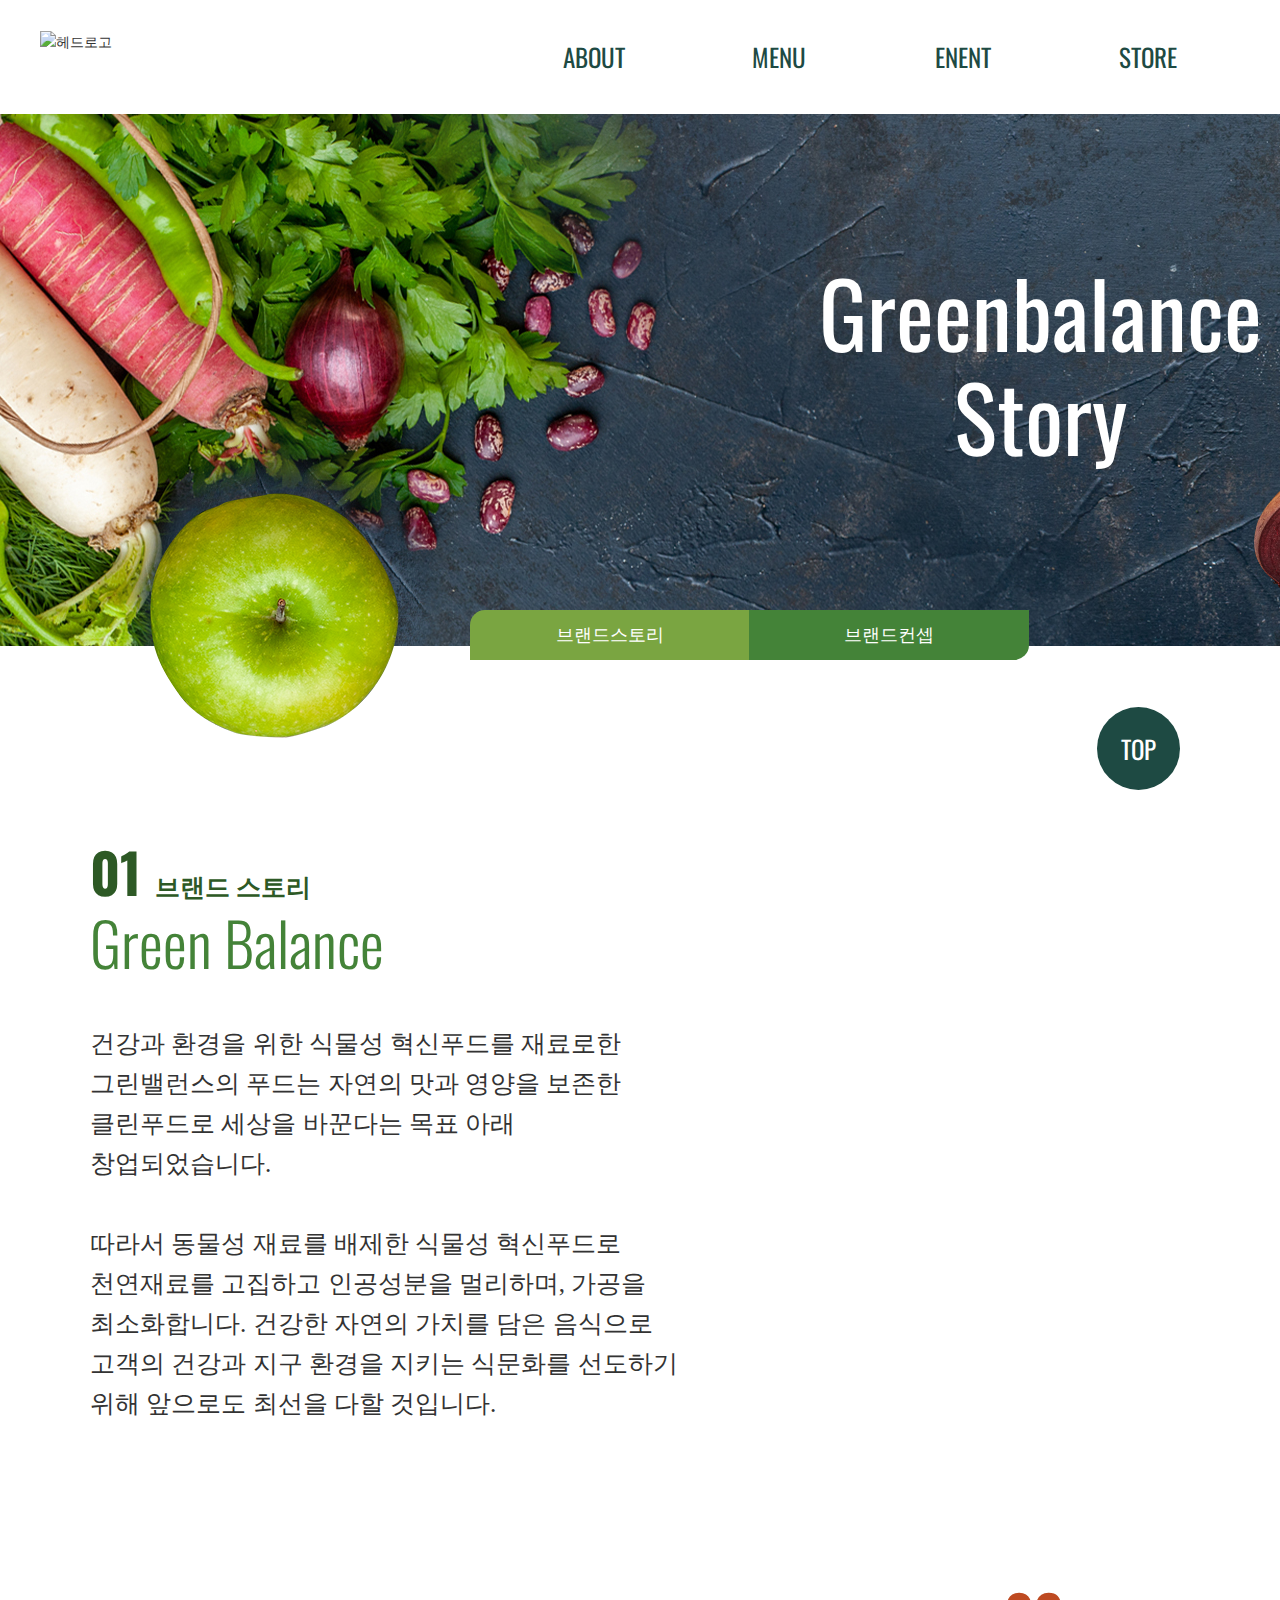
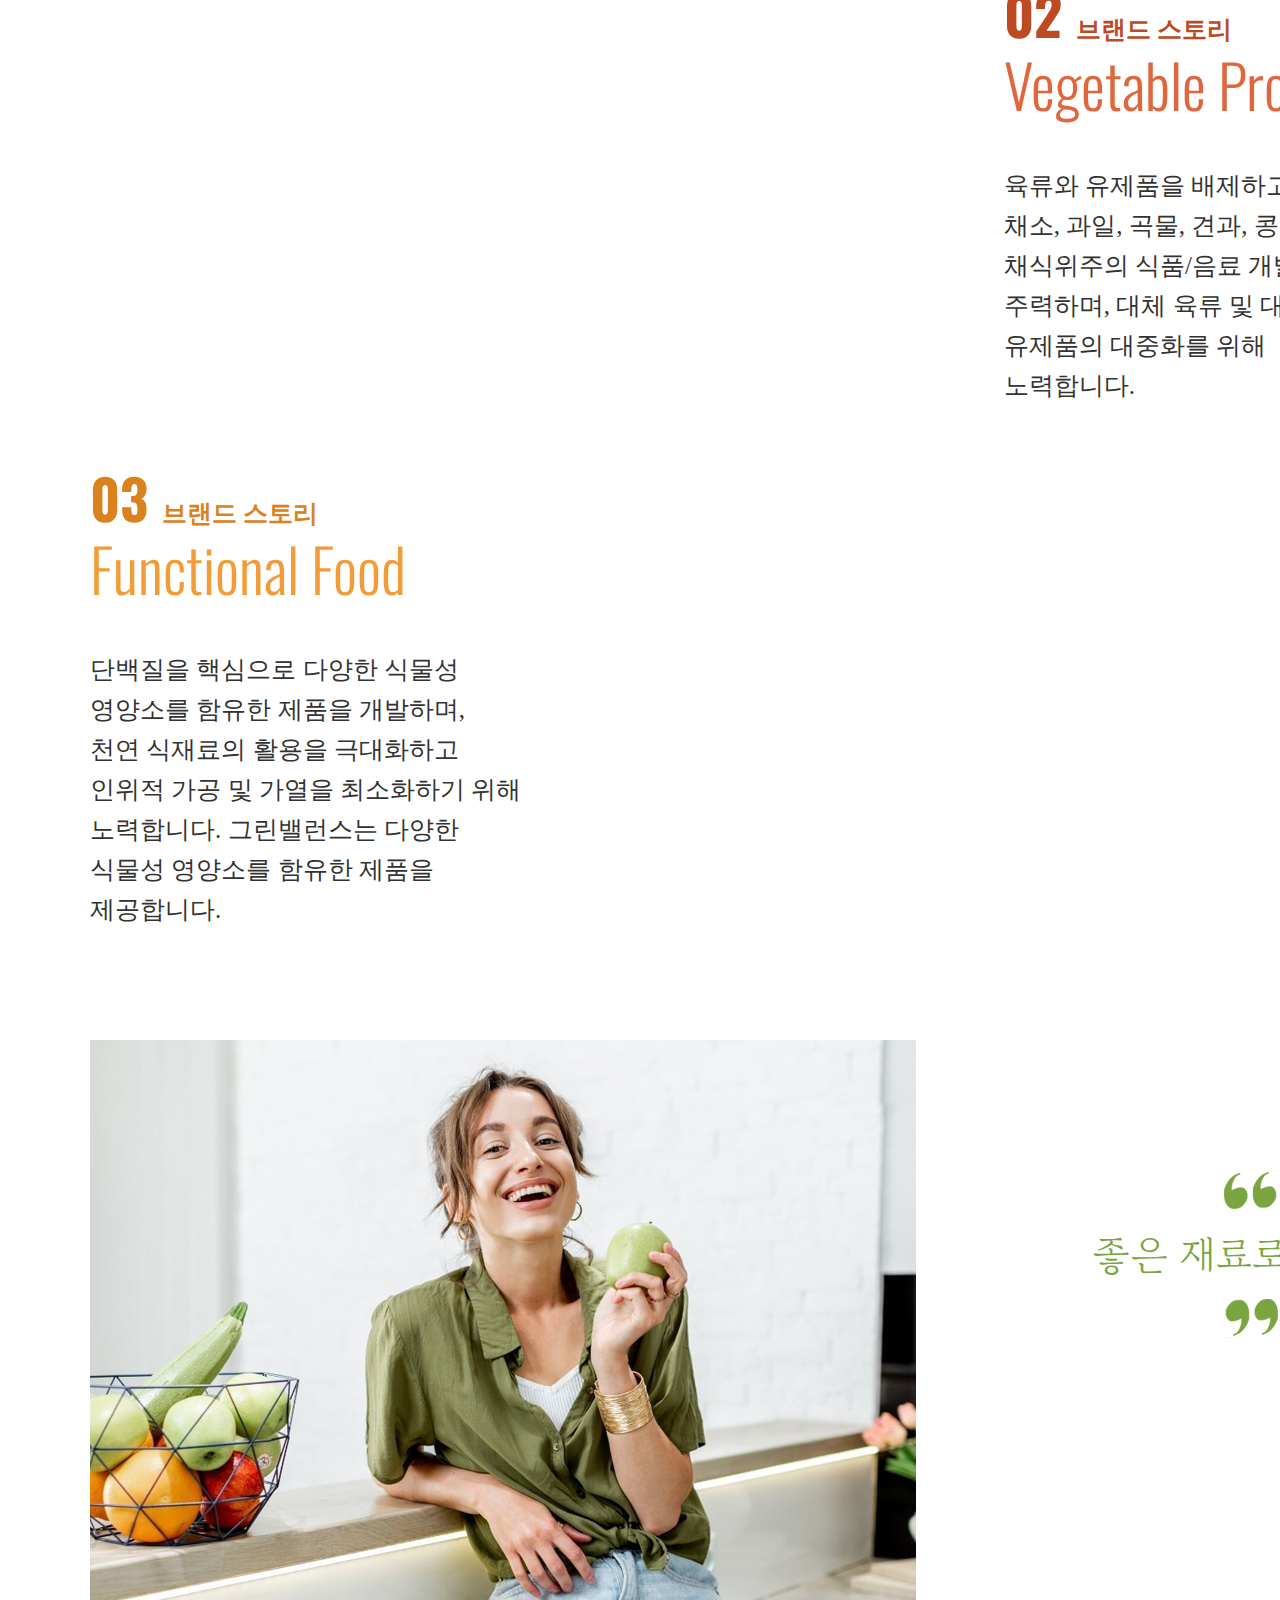
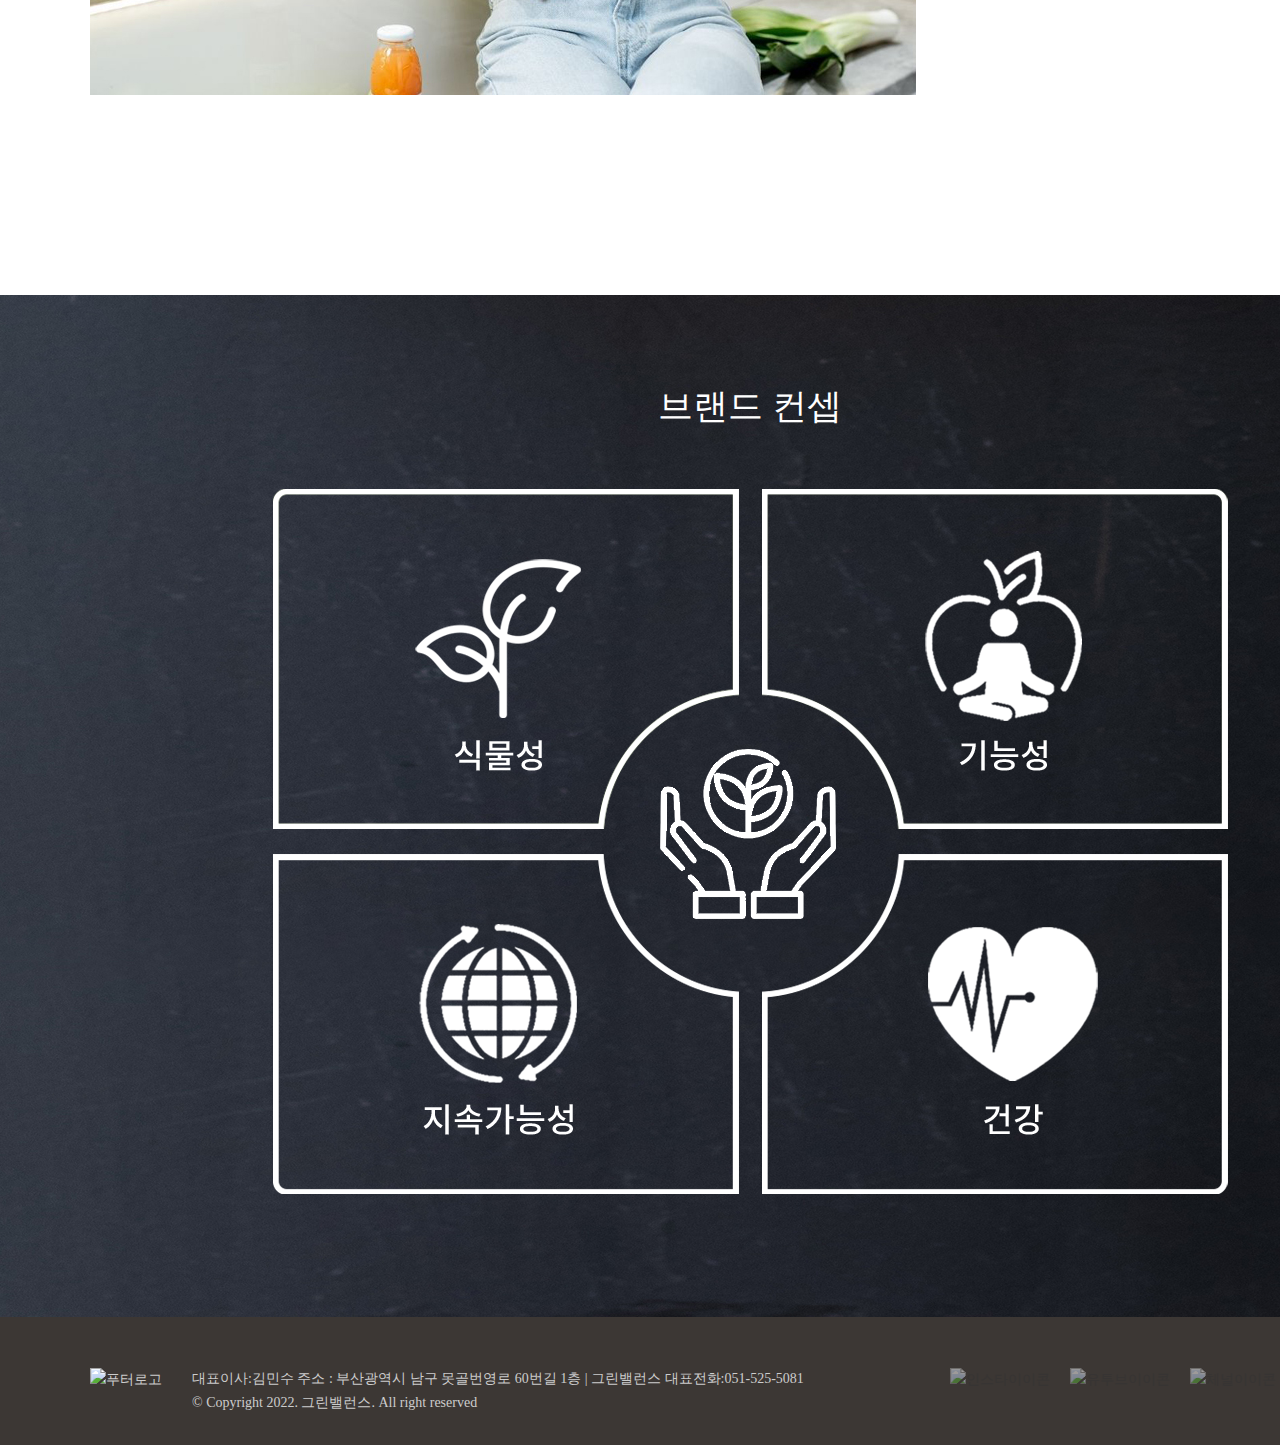
==== about.html @ 31f9ee9e "Add files via upload" ====
<!DOCTYPE html>
<html lang="KO">
<head>
    <meta charset="UTF-8">
    <meta http-equiv="X-UA-Compatible" content="IE=edge">
    <meta name="viewport" content="width=1500">
    <title>그린밸런스</title>

    <!-- Link Swiper's CSS -->
    <link rel="shortcut icon" href="images/logo_favicon.png" type="image/x-icon">
    <link rel="preconnect" href="https://fonts.googleapis.com">
    <link rel="preconnect" href="https://fonts.gstatic.com" crossorigin>
    <link href='https://spoqa.github.io/spoqa-han-sans/css/SpoqaHanSansNeo.css' rel='stylesheet' type='text/css'>
    <link href="https://fonts.googleapis.com/css2?family=Gowun+Batang:wght@400;700&family=Oswald:wght@200;300;400;500;600;700&display=swap" 
    rel="stylesheet">
    <!-- aos적용하기 -->
    <link href="https://unpkg.com/aos@2.3.1/dist/aos.css" rel="stylesheet">
    <script src="https://unpkg.com/aos@2.3.1/dist/aos.js"></script>

    <!-- story4에 글자 타이핑 효과주기 -->
    <script src="https://code.jquery.com/jquery-3.6.0.min.js" integrity="sha256-/xUj+3OJU5yExlq6GSYGSHk7tPXikynS7ogEvDej/m4=" crossorigin="anonymous"></script>

    <!-- 내 지정스타일 -->
    <link rel="stylesheet" href="css/about.css">

</head>
<body>
  <div id="head">
    <div id="head_inner" >
        <div class="logo">
          <a href="index.html"><img src="images/head_logo.png" alt="헤드로고"></a>
        </div><!-- logo -->
        <ul class="gnb clearfix">
            <li><a href="about.html">ABOUT<div class="solid"></div></a>
              <!-- 서브메뉴만들기, a태그 뒤에 만듭니다. -->
              <ul class="sub">
                <li><a href="about.html#b_story">브랜드 스토리</a></li>
                <li><a href="about.html#concept">브랜드 컨셉</a></li>
              </ul>
            </li>
            <li><a href="menu.html">MENU<div class="solid"></div></a>
              <ul class="sub">
                <li><a href="menu.html#sp_menu">스페셜 메뉴</a></li>
                <li><a href="menu.html#main_menu">메인 메뉴</a></li>
                <li><a href="menu.html#beverage">음료 메뉴</a></li>
              </ul>    
            </li>
            <li><a href="event.html">ENENT<div class="solid"></div></a>
            </li>
            <li><a href="store.html">STORE<div class="solid"></div></a>
              <ul class="sub">
                <li><a href="store.html#time">예약하기</a></li>
                <li><a href="store.html#map">오시는 길</a></li>
              </ul>
            </li>
        </ul><!-- gnb -->
    </div><!-- head_inner, 마진오토 -->
</div><!-- head, bg:c -->

<div id="mb">
  <div id="mb_inner">
      <h1>Greenbalance<br>Story</h1>
      <div class="moving">
          <div class="apple" data-aos="fade-right" data-aos-duration="1000" data-aos-delay="100"><img src="images_a/apple.png" alt="사과"></div>
          <div class="onion" data-aos="fade-up" data-aos-duration="1000" data-aos-delay="100"><img src="images_a/onion.png" alt="양파"></div>
      </div>
      <div class="btn">
           <a href="about.html#b_story" class="story">브랜드스토리</a>
           <a href="about.html#concept" class="concept">브랜드컨셉</a>
      </div>
  </div><!-- m:a, 포지션 -->
</div><!-- mb, 이미지 배경으로 넣기 -->

    <div id="b_story">
        <div id="story1" class="clearfix">
            <div class="text">
             <h2 class="number">01 <span class="sub_title">브랜드 스토리</span></h2>
             <h1 class="title">Green Balance</h1>
             <p class="padding1">건강과 환경을 위한 식물성 혁신푸드를 재료로한<br>
                그린밸런스의 푸드는 자연의 맛과 영양을 보존한<br> 
                클린푸드로 세상을 바꾼다는 목표 아래<br> 
                창업되었습니다.</p>
             <p class="padding2">
                따라서 동물성 재료를 배제한 식물성 혁신푸드로<br>  
                천연재료를 고집하고 인공성분을 멀리하며, 가공을<br> 
                최소화합니다. 건강한 자연의 가치를 담은 음식으로<br> 
                고객의 건강과 지구 환경을 지키는 식문화를 선도하기<br>  
                위해 앞으로도 최선을 다할 것입니다.<br> 
             </p> 
            </div><!-- text, f:l -->
            <div class="img">
                <img src="images_a/story1.jpg" alt="스토리1" 
                 data-aos="fade-left" data-aos-duration="1000">
            </div><!-- img, f:r -->
        </div><!-- story1 -->
        <div id="story2" class="clearfix">
            <div class="text right">
             <h2 class="number">02 <span class="sub_title">브랜드 스토리</span></h2>
             <h1 class="title">Vegetable Property</h1>
             <p class="padding1">육류와 유제품을 배제하고<br>  
                채소, 과일, 곡물, 견과, 콩류를 활용한<br>  
                채식위주의 식품/음료 개발에<br>  
                주력하며, 대체 육류 및 대체<br>  
                유제품의 대중화를 위해<br>  
                노력합니다.</p>
            </div><!-- text, f:right-->
            <div class="img left">
                <img src="images_a/story2_3.jpg" alt="스토리2"
                data-aos="zoom-in" data-aos-duration="1000">
            </div><!-- img, f:left-->
        </div><!-- story2-->
        <div id="story3" class="clearfix">
            <div class="text">
             <h2 class="number">03 <span class="sub_title">브랜드 스토리</span></h2>
             <h1 class="title">Functional Food</h1>
             <p class="padding1">단백질을 핵심으로 다양한 식물성 <br>  
                영양소를 함유한 제품을 개발하며, <br>  
                천연 식재료의 활용을 극대화하고 <br>  
                인위적 가공 및 가열을 최소화하기 위해 <br>  
                노력합니다. 그린밸런스는 다양한 <br>  
                식물성 영양소를 함유한 제품을 <br>  
                제공합니다. <br>
            </p>
            </div><!-- text, f:l -->
            <div class="img">
                <img src="images_a/story3.jpg" alt="스토리3"
                data-aos="fade-up-left" data-aos-duration="2000">
            </div><!-- img, f:r -->
        </div><!-- story3 -->
        <div id="story4" class="clearfix">
            <div class="text right">
                <img src="images_a/ap_1.jpg" alt="따옴표_위" class="margin">
             <!-- <p class="sherif">좋은 재료로 만들어 <br> 
                건강하고 신선한 음식을<br> 
                만날 수 있는 곳.<br> 
                여기는 즐거움이 가득한 <br> 
                그린밸런스입니다.</p> -->
            <!-- 타이핑효과줄 글자넣기 -->
            <div class="typing-txt"><!--내용물안에 클래스를 줘서 스타일을 주면 적용이 안되니(자바스크립트가 클래스를 지웠다 없앴다 하는거라 없어져요~) nth-child등을 이용해 적용해주세요~!-->
                <ul>
                  <li>좋은 재료로 만들어</li>
                  <li>건강하고 신선한 음식을</li>
                  <li>만날 수 있는 곳.</li>
                  <li>여기는 즐거움이 가득한</li>
                  <li>그린밸런스입니다.</li>
              </ul>
              </div><!-- typing-txt --> 
              <div class="typing"><!--글이 나타나는 위치에 관련된 속성은 .typing에 주세요!-->
                 <ul>
                   <li></li>
                   <li></li>
                   <li></li>
                   <li></li>
                   <li></li>
                </ul>
              </div><!-- typing -->  
                <img src="images_a/ap_2.jpg" alt="따옴표_아래">
            </div><!-- text, f:right-->
            <div class="img left">
                <img src="images_a/story4.jpg" alt="스토리4">
            </div><!-- img, f:left-->
        </div><!-- story4-->
    </div><!-- b_story, w, m:a -->

    <div id="concept">
        <h2>브랜드 컨셉</h2>
        <div id="concept_inner">
            <div>
                <a href="#" class="icon1"></a> 
                <a href="#" class="icon2"></a> 
                <a href="#" class="icon3"></a> 
                <a href="#" class="icon4"></a>
             </div>
             <img src="images_a/green.png" alt="녹색채소" class="green"
             data-aos="fade-right" data-aos-duration="1000" data-aos-delay="200">
             <img src="images_a/purple.png" alt="가지" class="purple"
             data-aos="fade-left" data-aos-duration="1000" data-aos-delay="300">
             <img src="images_a/aspa.png" alt="아스파라거스" class="aspa"
             data-aos="fade-up" data-aos-duration="1000" data-aos-delay="100"> 
             <img src="images_a/concept_icon.png" alt="브랜드컨셉아이콘" class="b_icon">
        </div><!-- concept_inner -->
    </div><!-- concept, m, w -->

    <div id="footer">
      <div id="footer_inner" class="clearfix">
        <!-- <div class="top"><a href="#"><img src="images/top_btn.png" alt="탑버튼"></a></div> -->
        <div class="top"><a href="#">TOP</a></div>
        <ul class="logo">
          <li><img src="images/footer_logo.png" alt="푸터로고"></li>
          <li>대표이사:김민수  주소 : 부산광역시 남구 못골번영로 60번길 1층 | 그린밸런스 대표전화:051-525-5081 <br>
           © Copyright 2022. 그린밸런스. All right reserved</li>
        </ul><!-- logo -->
        <ul class="footer_icon">
          <li><a href="#"><img src="images/insta_icon.png" alt="인스타이이콘"></a></li>
          <li><a href="#"><img src="images/youtube_icon.png" alt="유투브이이콘"></a></li>
          <li><a href="#"><img src="images/ch_icon.png" alt="체널이이콘"></a></li>
          <li><a href="#"><img src="images/face_icon.png" alt="페이스북이이콘"></a></li>
        </ul><!-- footer_icon -->
      </div><!-- footer_inner -->
    </div><!-- footer -->

      <!-- aos작동용 스크립트 -->
      <script>
        AOS.init();
        </script>

    <!-- 타이핑하는 효과 스크립트 -->
    <script>
		var typingBool = false; 
		var typingIdx=0; 
		var liIndex = 0;
		var liLength = $(".typing-txt>ul>li").length;

		// 타이핑될 텍스트를 가져온다 
		var typingTxt = $(".typing-txt>ul>li").eq(liIndex).text(); 
		//liIndex 인덱스로 구분해 한줄씩 가져옴

		typingTxt=typingTxt.split(""); // 한글자씩 잘라 배열로만든다

		if(typingBool==false){ // 타이핑이 진행되지 않았다면 
			typingBool=true; 
			var tyInt = setInterval(typing,100); // 반복동작 
		} 
			 
		function typing(){ 
		  $(".typing ul li").removeClass("on");
		   $(".typing ul li").eq(liIndex).addClass("on");
		  //현재 타이핑되는 문장에만 커서 애니메이션을 넣어준다.
		  
		  if(typingIdx<typingTxt.length){ // 타이핑될 텍스트 길이만큼 반복 
			 $(".typing ul li").eq(liIndex).append(typingTxt[typingIdx]); // 한글자씩 이어준다. 
			 typingIdx++; 
		   } else{ //한문장이끝나면
			 if(liIndex<liLength-1){
			 //다음문장으로  가기위해 인덱스를 1증가
			   liIndex++; 
			 //다음문장을 타이핑하기위한 셋팅
				typingIdx=0;
				typingBool = false; 
				typingTxt = $(".typing-txt>ul>li").eq(liIndex).text(); 
			   
			 //다음문장 타이핑전 1초 쉰다
				 clearInterval(tyInt);
				  //타이핑종료
			 
				 setTimeout(function(){
				   //1초후에 다시 타이핑 반복 시작
				   tyInt = setInterval(typing,100);
				 },1000);
				} else if(liIndex==liLength-1){
				  
				 //마지막 문장까지 써지면 반복종료
				   clearInterval(tyInt);
				  
				  //1초후
				  setTimeout(function(){
					//사용했던 변수 초기화
					typingBool = false; 
				  liIndex=0;
				  typingIdx=-0;
					
					//첫번째 문장으로 셋팅
				  typingTxt = $(".typing-txt>ul>li").eq(liIndex).text(); 
					   //타이핑 결과 모두 지우기
				  $(".typing ul li").html("")
					
					//반복시작
					tyInt = setInterval(typing,100);
				  }, 1000);
				  
				}
			} 
		} 	 
	</script>
</body>
</html>
---- css/about.css ----
@charset "utf-8";
/* font-family: 'Oswald', sans-serif; -영어*/
/* font-family: 'Gowun Batang', serif; -명조*/
/* font-family: 'Spoqa Han Sans Neo', 'sans-serif'; */
*{
    margin: 0;
    padding: 0;
}
a{
    text-decoration: none;    
    color: inherit;

}
ul, ol{
    list-style: none;
}
.clearfix::after{
    content: "";
    display: block;
    clear: both;
}
body{
    font-family: 'Spoqa Han Sans Neo', 'sans-serif';
    font-size:14px;
    line-height: 24px;
    color:#333;
    min-width:1500px;
}
/* .Oswald{
  font-family: 'Oswald', sans-serif;
} 폰트를 연결하는 다른방법, 
클래스 설정 후, html파일에 클래스명을 넣어서 씁니다. */

/* 글자 타이핑 스타일 효과주기 */
.typing-txt{display: none;}
		ul{list-style:none;}
		.typing ul li.on {  
		  display: inline-block; 
		  animation-name: cursor; 
		  animation-duration: 0.3s; 
		  animation-iteration-count: infinite; 
		} 
		@keyframes cursor{ 
		  0%{border-right: 1px solid #fff} 
		  50%{border-right: 1px solid #000} 
		  100%{border-right: 1px solid #fff} 
		}


    img, video{
      vertical-align: middle;
    /* 이미지 하단 빈틈을 없게 하기, 이미지를 블락시키면, 
    텍스트 얼라인이 안먹힘, 그래서 대신 사용한 방법 */
    }
    
    
    /* head */
    #head{
      background-color: #fff;   
      position: fixed;
      top: 0;    
      left: 0;
      z-index: 10;
      width: 100%;
    }
    #head_inner{
      width: 1200px;
      margin: 0 auto;
      text-align: center;
    }
    
    #head_inner .logo{
      float: left;
      padding-top: 30px;
      padding-bottom: 20px;
      padding-right: 390px;
    }
    .gnb{
      display: flex; 
    }/* 기준 */
    .gnb>li{
      font-family: 'Oswald', sans-serif;
      color: #1e4a43;
      font-size: 24px;
      font-weight: 400;
      padding-top: 45px;
      padding-bottom: 30px;
      width: 25%;
      /*기준이 되는 li아래에 공간을 만들어 줍니다. */
    }
    /*  하이퍼링크 설정  */
    .gnb{
      text-transform:uppercase;
    }	
    .gnb>li>a{display:block;
        font-size:25px;}
    .gnb>li>a:hover{color:#439386;}
    .solid{
       width:100px;
        margin:auto;
        margin-top:10px;
        height:5px;
        background:#439386;
        visibility:hidden;
        opacity:0;
        transform:scaleX(0);
        transition-property: opacity, transform;
        transition-duration:0.5s;}
    .gnb>li>a:hover .solid{transform:scaleX(1);
                opacity:1;
                visibility:visible;}	
    
    /* sub, 서브메뉴 만들기 */
    .sub{
    position:absolute;
    left:50%;
    transform: translateX(-50%) scaleY(0);
    top:100%;
    width:100%;
    z-index: 10;
    }
    .sub li a{
    display: block;
    background-color:rgba(0, 0, 0, 0.5);
    font-size:14px;
    font-weight: 400;
    padding: 5px 0;
    color:#fff;
    transform: scaleX(0.95);/* 글자 가로로 축고 */
    }
    .sub li a:hover{
    transition: color, background 0.5s;
    }
    .gnb>li{
    position:relative;
    }
    
    /*css로 서브메뉴 움직이면서 나타나게 만들기*/
    .sub{
    opacity:0;/*완전투명상태*/
    transform: translateX(-50%) scaleY(0);
    /*높이를 0으로 만듦*/
    transform-origin: top;
    /*변형기준점을 top으로 변경해줌,
    hover가 있는 선택자에 사용하지 않습니다.*/
    }
    .gnb>li:hover>.sub{
    opacity: 1;
    transform: translateX(-50%) scaleY(1);
    }
    .gnb>li>.sub{
    transition:all 0.5s;
    /* 사라질때도 부드럽게~ */
    }
    
  /* mb */
  #mb{
    background-image: url(../images_a/about_banner.jpg);
    background-repeat: no-repeat;
    background-position: center ;
    height: 540px;
    width: 100%;
    margin-top: 110px;
    margin-bottom: 200px;
  }
  #mb_inner{
    margin: 0 auto;
    width: 1320px;
    margin-bottom: 200px;
    position: relative;
  }
  #mb_inner h1{
    font-family: 'Oswald', sans-serif;
    font-weight: 400;
    font-size: 90px;
    line-height: 104px;
    padding-top: 150px;
    padding-left: 580px;
    color: #fff;
    text-align: center;
   }
  .apple{
    position: absolute;
    left: 60px;
    top: 383px;
  }
  .onion{
    position: absolute;
    right: -81px;
    top: 358px;
  }
  .btn{
    width: 1320px;
    margin: 0 auto;
    text-align: center;
    color: #fff;
    font-size: 18px;
    font-weight:400;
  }    
  .story{
    background-color: #7aa541;
    position: absolute;
    top: 500px;
    left: 380px;
    width: 280px;
    padding: 13px 0;
    border-radius: 15px 0 0 0;
  }
  .story:hover{
    background-color: #eff3ab;
    color: #448338;
    transform: translateY(-10px);
  }
  .story{
    transition: all 0.6S;
  }
  .concept{
    background-color: #448338;
    position: absolute;
    top: 500px;
    right: 381px;
    width: 280px;
    padding: 13px 0;
    border-radius: 0 0 15px 0;
  }
  .concept:hover{
    background-color: #b0dfa2;
    color: #305b28;
    transform: translateY(-10px);
  }
  .concept{
    transition: all 0.6S;
  }

  /* b_story */
  #b_story{
    width: 1320px;
    margin: 0 auto;
  }
  .text{
    float: left;
  }
  .img{
    float: right;
  }
  .number{
    font-size: 55px;
    font-family: 'Oswald', sans-serif;
    padding-top: 9px;
  }
  #story1 .text .number{
    color: #2d5925;
  }
  #story1 .text .title{
    color: #448338;
  }
  .sub_title{
    font-size: 25px;
    font-family: 'Spoqa Han Sans Neo', 'sans-serif';
    font-weight: 600;
  }
  .title{
    font-size: 60px;
    font-family: 'Oswald', sans-serif;
    font-weight: 300;
    padding-top: 30px;
    padding-bottom: 70px;
  }
  #b_story p{
    font-size: 25px;
    line-height: 40px;
    font-weight: 300;
  }
  .padding2{
    padding-top: 40px;
  }
  #story1{
    padding-bottom: 70px;
  }
  .padding1, .padding2{
    color:#333;
  }

  #story2 .text .number{
    color: #be4a21;
  }
  #story2 .text .title{
    color: #e0673d;
  }
  .right{
    float: right;
  }
  .left{
    float: left;
  }
  #story2{
    padding-bottom: 70px;
  }
  #story3 .text .number{
    color: #da821d;
  }
  #story3 .text .title{
    color: #f39b36;
  }
  #story3{
    padding-bottom: 70px;
  }
  #story4{
    padding-bottom: 200px;    
    text-align: center;
  }
  /* story4는 글자가 옆에서 날라오는 애니메이션해주기 */
  /* #story4 .sherif{
    font-family: 'Gowun Batang', serif; 
    font-size: 40px;
    line-height: 60px;
    color: #7aa541;
    font-weight: 500;
    padding: 15px 0;
  } */
  .typing{
    font-family: 'Gowun Batang', serif; 
    font-size: 40px;
    line-height: 60px;
    color: #7aa541;
    font-weight: 500;
    padding: 15px 0;
  }
  .sherif> b{
    font-size: 50px;
  }
  .margin{
    margin-top: 130px;
  }
   /* concept, 컨셉아이콘 */
   #concept{
    background-image: url(../images_a/concept_bg.jpg);
    background-repeat: no-repeat;
    background-position: center;
    height: 1022px;
    overflow: hidden;
  }
  #concept_inner{
    width: 955px;
    position: relative;
    margin: 0 auto;
   }
#concept h2{
  padding-top: 100px;
  padding-bottom: 70px;
  color: #fff;
  font-size: 35px;
  font-weight: 400;
  text-align: center;
}
.b_icon{
  position: absolute;
  left: 475px;
  transform: translateX(-50%);
  top: 260px;
}
   .icon1{
    background-image: url(../images_a/story_icon1.png);
    background-repeat: no-repeat;
    width: 466px;
    height: 340px;
    float: left;
   }
   .icon1:hover{
    background-image: url(../images_a/story_icon1_1.png);
    background-repeat: no-repeat;
   }
   .icon1{
    transition: all 0.8s;
   }
   .icon2{
    background-image: url(../images_a/story_icon2.png);
    background-repeat: no-repeat;
    width: 466px;
    height: 340px;
    float: right;
   }
   .icon2:hover{
    background-image: url(../images_a/story_icon2_2.png);
    background-repeat: no-repeat;
   }
   .icon2{
    transition: all 0.8s;
   }
   .icon3{
    background-image: url(../images_a/story_icon3.png);
    background-repeat: no-repeat;
    width: 466px;
    height: 340px;
    float: left;
    margin-top: 25px;
   }
   .icon3:hover{
    background-image: url(../images_a/story_icon3_3.png);
    background-repeat: no-repeat;
   }
   .icon3{
    transition: all 0.8s;
   }
   .icon4{
    background-image: url(../images_a/story_icon4.png);
    background-repeat: no-repeat;
    width: 466px;
    height: 340px;
    float: right;
    margin-top: 25px;
   }
   .icon4:hover{
    background-image: url(../images_a/story_icon4_4.png);
    background-repeat: no-repeat;
   }
   .icon4{
    transition: all 0.8s;
   }

   /* 하단 이미지 움직임 주기 */
   .green{
    position: absolute;
    left: -600px;
    top: -100px;
   }
   .purple{
    position: absolute;
    right: -500px;
    top: 400px;
   }
.aspa{
  position: absolute;
  right: -150px;
  top: -100px;
}
  /* footer */
  #footer{
    background-color: #3c3734;
  }
  #footer_inner{
    width: 1320px;
    margin: 0 auto;
    position: relative;
    padding-bottom: 30px;
  }
  .logo li{
    float: left;
    color: #ccc;
    padding-top: 50px;
    padding-right: 30px;
  }
  .footer_icon li{
    float: left;
    padding-left: 20px;
    padding-bottom: 20px;
  }
  .footer_icon{
    float: right;
  }
  .footer_icon a{
    display: block;
    padding-top: 50px;
    border-radius: 20%;
  }
  .footer_icon li:nth-child(4){
    padding-right: 0;
  }
  .footer_icon li img{
    opacity: 50%;
  }
  .footer_icon li a:hover img{
    opacity: 100%;
    transform: translateY(-10px);
    /* box-shadow: 0 5px 5px rgb(255, 255, 255, 15%); */
    /* 그림자를 따로 만들어야 되려나? */
  }
  .footer_icon li:hover{
    background-image: url(../images/sahdow.png);
    background-repeat: no-repeat;
    background-position:10px bottom;
  }
  .footer_icon li a img{
    transition: all 0.5s;
  }
  .top{
    position: fixed;  
    bottom: 110px;
    right: 100px;
    /* 포지션+보텀+레프트 수치는 세트로~ */
  }
  .top a{
    background-color: #1e4a43;
    color: #fff;
    border-radius: 50%;
    width: 83px;
    font-family: 'Oswald', sans-serif;
    font-size: 25px;    
    text-align: center;
    line-height: 83px;
    display: inline-block;
  }
  
  .top a:hover{
    background-color: #238173;
    color: #fff;
  }
  .top a{
    transition: all 0.5s;
  }
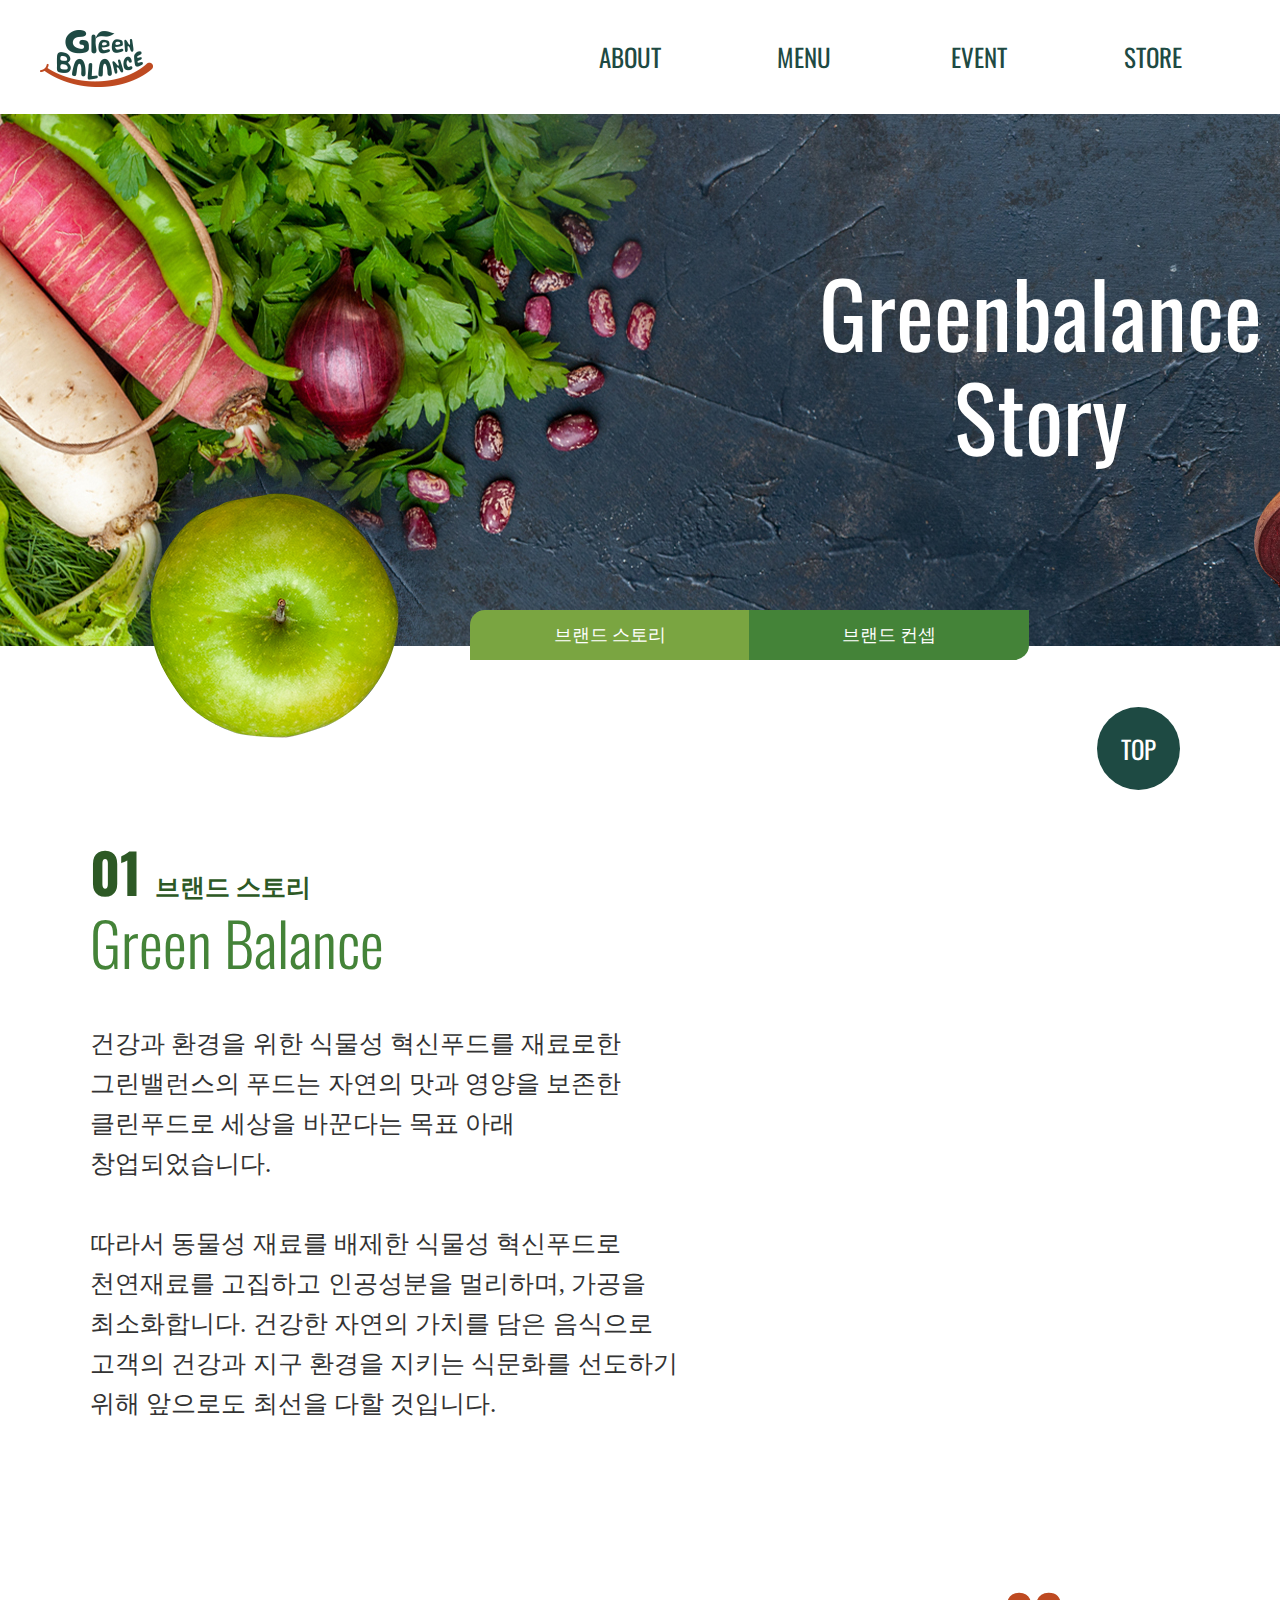
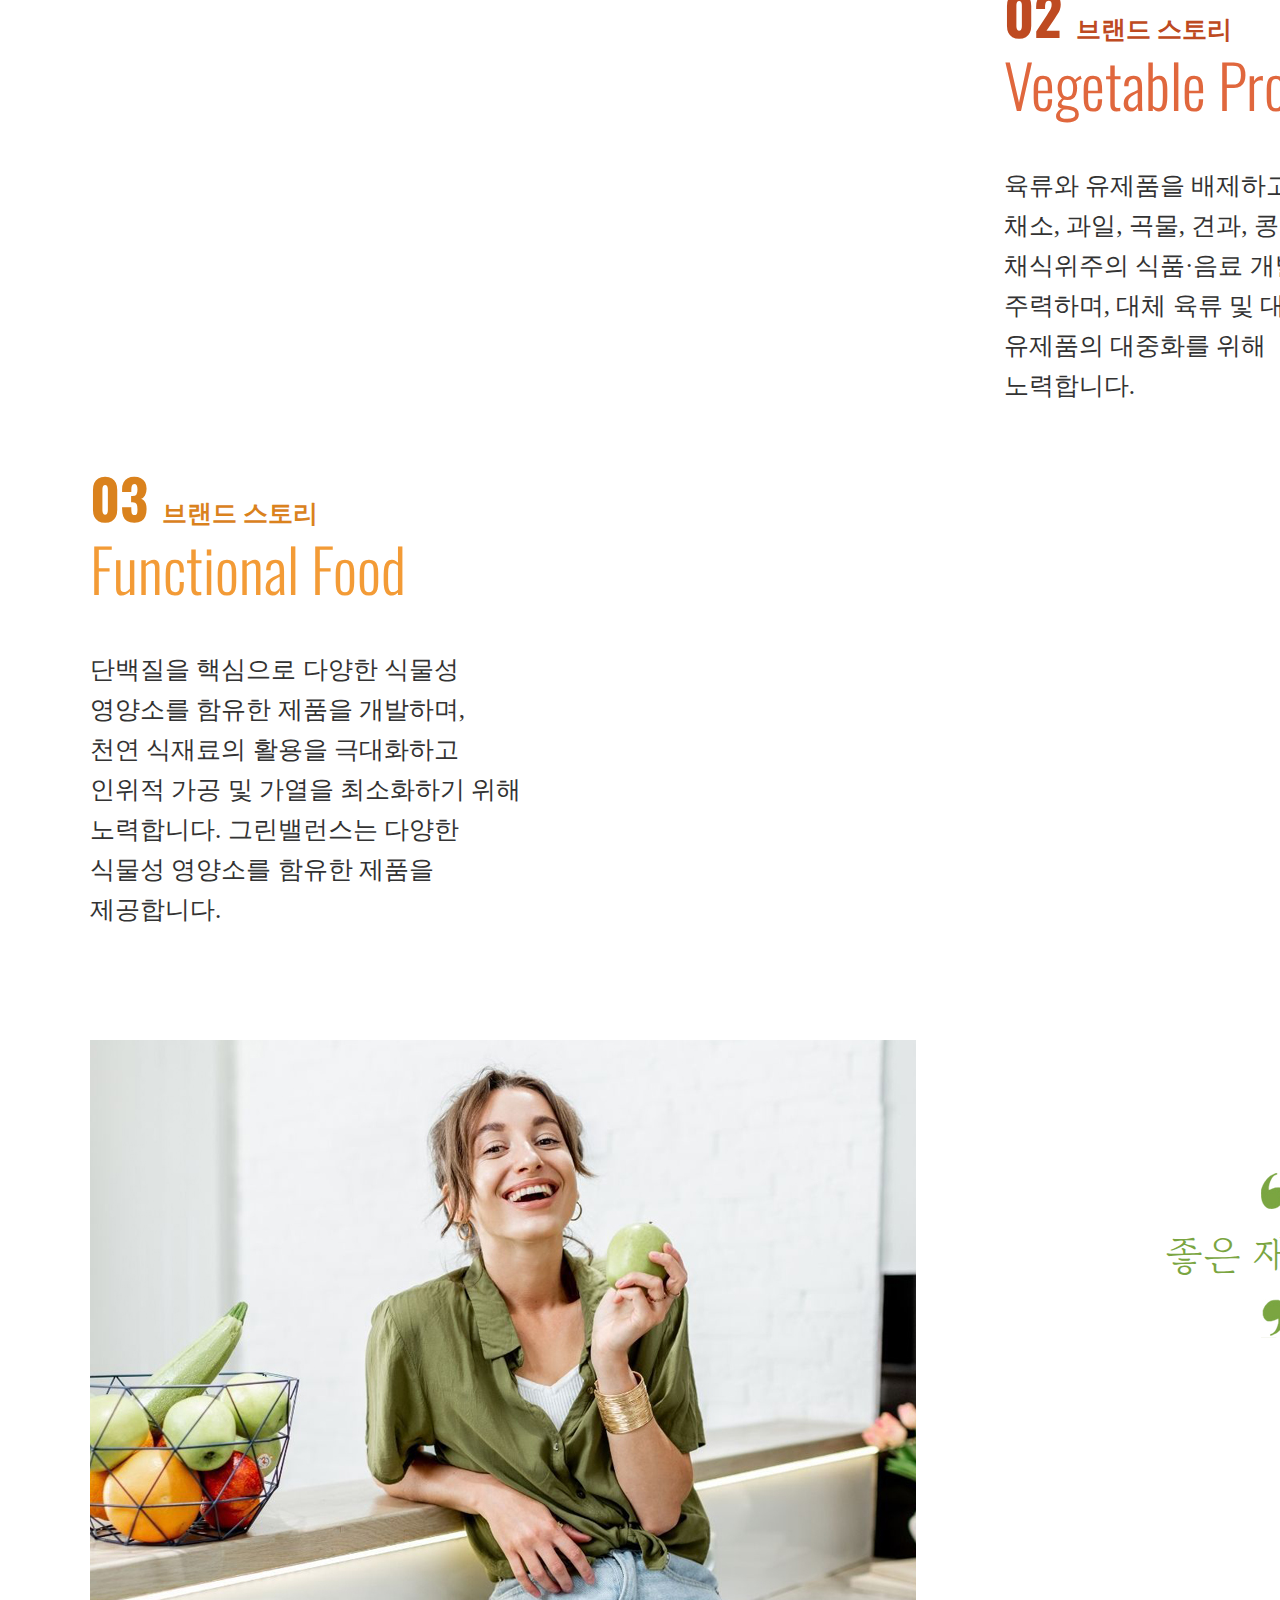
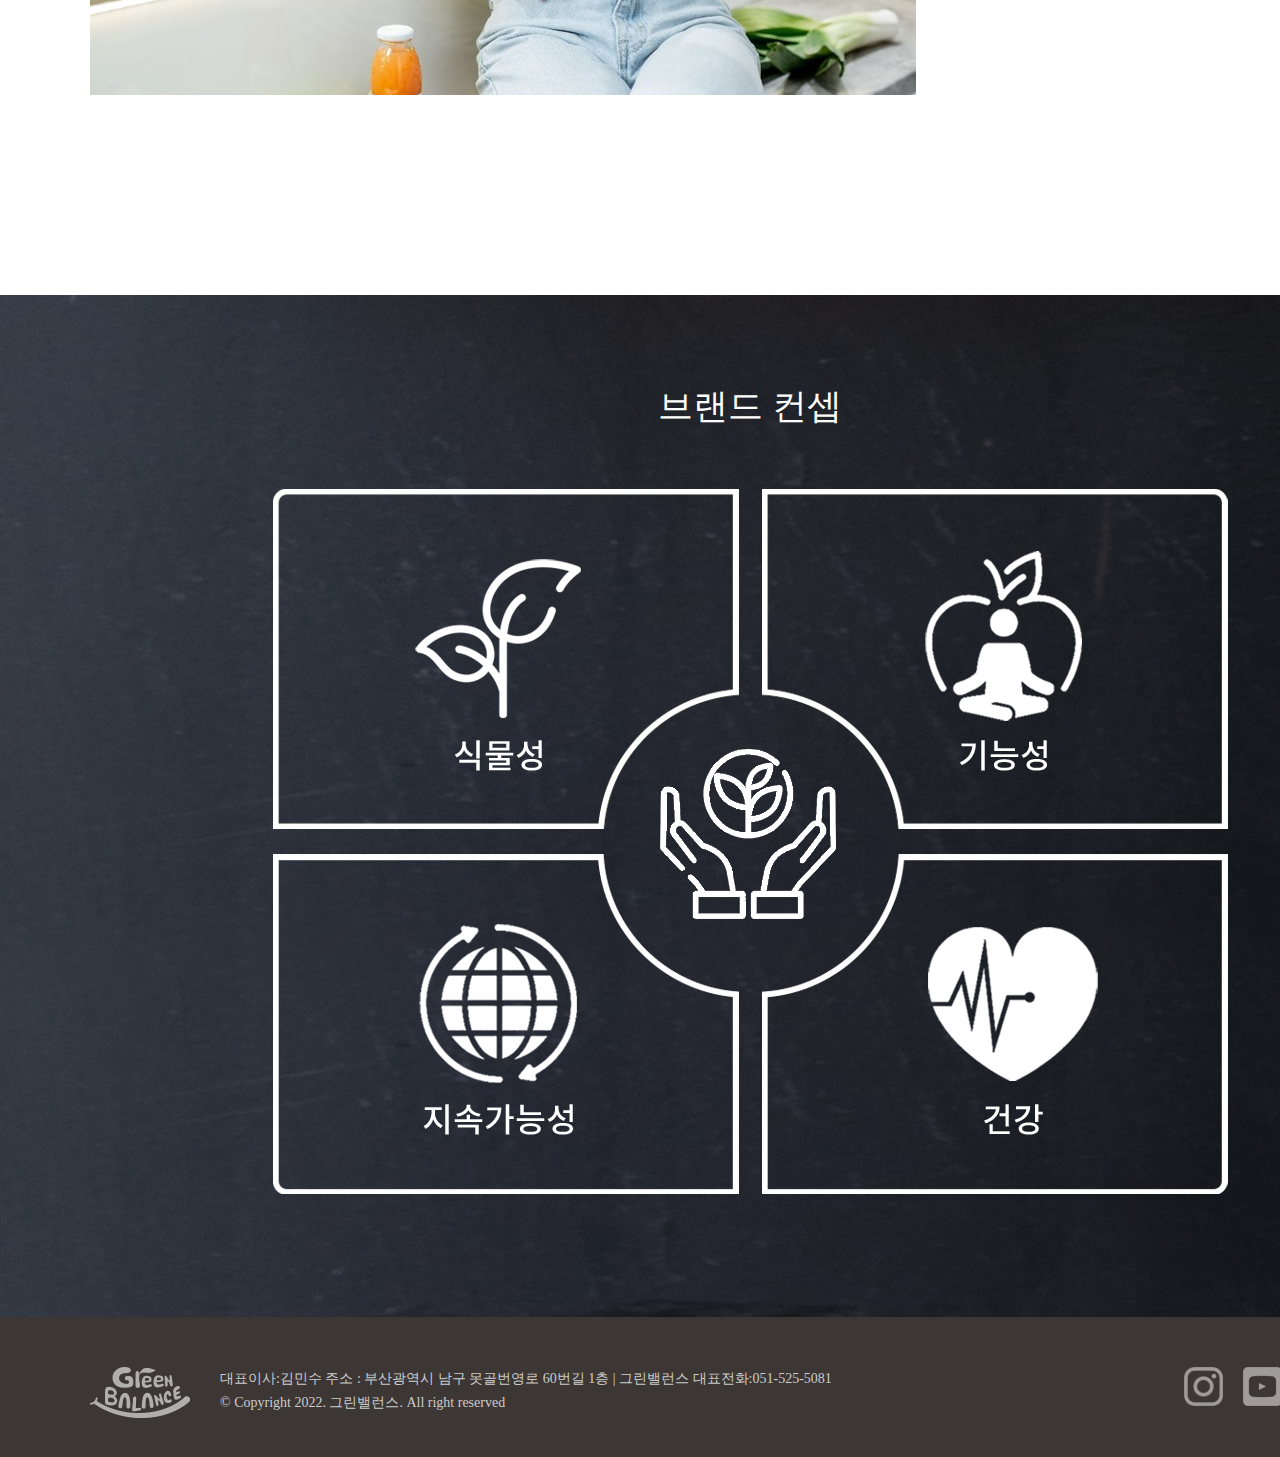
==== commit 61f25532: "Add files via upload" ====
--- a/about.html
+++ b/about.html
@@ -45,7 +45,7 @@
                 <li><a href="menu.html#beverage">음료 메뉴</a></li>
               </ul>    
             </li>
-            <li><a href="event.html">ENENT<div class="solid"></div></a>
+            <li><a href="event.html">EVENT<div class="solid"></div></a>
             </li>
             <li><a href="store.html">STORE<div class="solid"></div></a>
               <ul class="sub">
@@ -65,8 +65,8 @@
           <div class="onion" data-aos="fade-up" data-aos-duration="1000" data-aos-delay="100"><img src="images_a/onion.png" alt="양파"></div>
       </div>
       <div class="btn">
-           <a href="about.html#b_story" class="story">브랜드스토리</a>
-           <a href="about.html#concept" class="concept">브랜드컨셉</a>
+           <a href="about.html#b_story" class="story">브랜드 스토리</a>
+           <a href="about.html#concept" class="concept">브랜드 컨셉</a>
       </div>
   </div><!-- m:a, 포지션 -->
 </div><!-- mb, 이미지 배경으로 넣기 -->
@@ -99,7 +99,7 @@
              <h1 class="title">Vegetable Property</h1>
              <p class="padding1">육류와 유제품을 배제하고<br>  
                 채소, 과일, 곡물, 견과, 콩류를 활용한<br>  
-                채식위주의 식품/음료 개발에<br>  
+                채식위주의 식품·음료 개발에<br>  <!-- 가운데 점 만들기:한글 ㄱ 하고 한자키 -->
                 주력하며, 대체 육류 및 대체<br>  
                 유제품의 대중화를 위해<br>  
                 노력합니다.</p>
